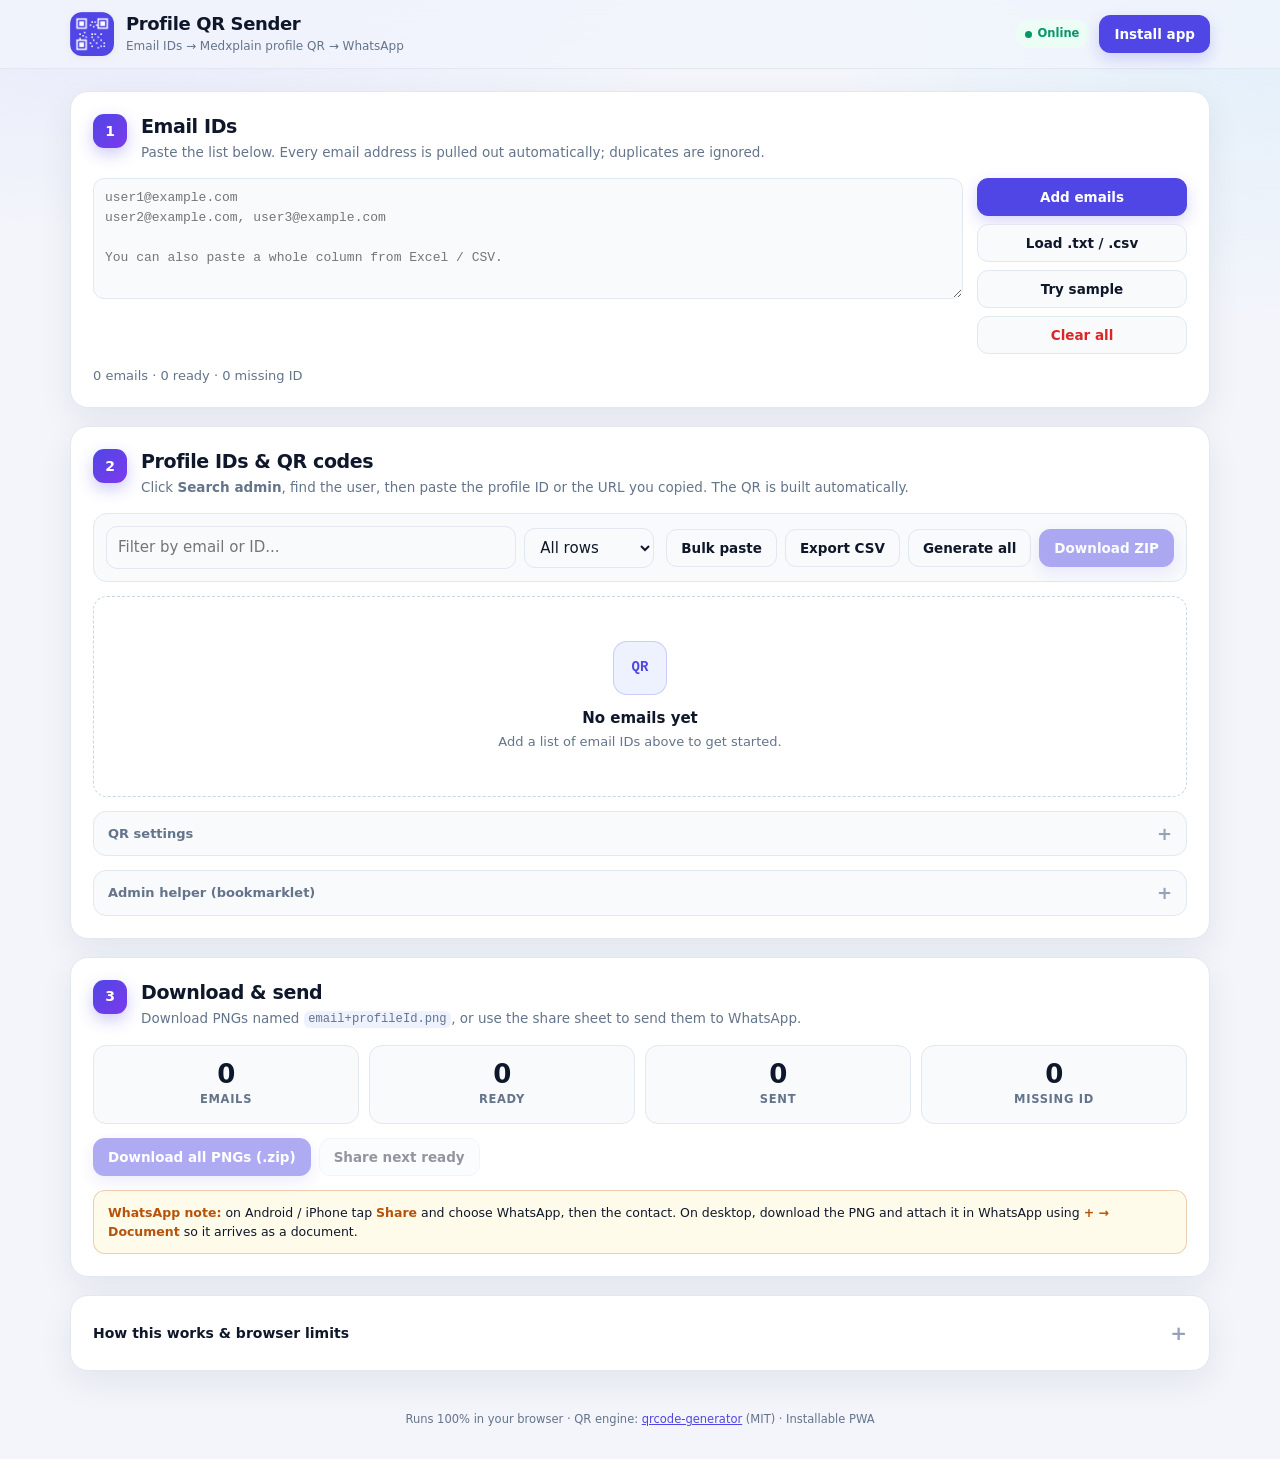
==== index.html @ e25dc71e "Initial commit: Profile QR Sender PWA" ====
<!DOCTYPE html>
<html lang="en">
<head>
<meta charset="UTF-8">
<meta name="viewport" content="width=device-width, initial-scale=1, viewport-fit=cover">
<title>Profile QR Sender</title>
<meta name="description" content="Turn a list of email IDs into Medxplain profile QR codes named email+profileId, ready to download or share on WhatsApp.">
<meta name="theme-color" content="#4f46e5">
<meta name="color-scheme" content="light dark">
<link rel="manifest" href="manifest.webmanifest">
<link rel="icon" href="icons/favicon-32.png" sizes="32x32" type="image/png">
<link rel="apple-touch-icon" href="icons/apple-touch-icon.png">
<link rel="stylesheet" href="css/app.css">
</head>
<body>
<header class="topbar">
  <div class="wrap topbar-inner">
    <div class="brand">
      <img class="logo" src="icons/icon-192.png" alt="" width="44" height="44">
      <div class="brand-text">
        <h1>Profile QR Sender</h1>
        <p>Email IDs &rarr; Medxplain profile QR &rarr; WhatsApp</p>
      </div>
    </div>
    <div class="top-actions">
      <span id="netBadge" class="badge badge-ok" title="Network status">Online</span>
      <button id="installBtn" class="btn btn-primary" type="button" hidden>Install app</button>
    </div>
  </div>
</header>

<main class="wrap">
  <!-- ============================================================ 1 -->
  <section class="card" aria-labelledby="step1Title">
    <div class="step-head">
      <div class="step-num" aria-hidden="true">1</div>
      <div>
        <h2 id="step1Title">Email IDs</h2>
        <p>Paste the list below. Every email address is pulled out automatically; duplicates are ignored.</p>
      </div>
    </div>

    <div class="email-grid">
      <textarea id="emailInput" rows="5" spellcheck="false"
        placeholder="user1@example.com&#10;user2@example.com, user3@example.com&#10;&#10;You can also paste a whole column from Excel / CSV."></textarea>
      <div class="email-actions">
        <button id="addEmailsBtn" class="btn btn-primary" type="button">Add emails</button>
        <label class="btn btn-ghost file-btn">
          <input id="emailFile" type="file" accept=".txt,.csv,.tsv,text/plain,text/csv,text/tab-separated-values" hidden>
          Load .txt / .csv
        </label>
        <button id="sampleBtn" class="btn btn-ghost" type="button">Try sample</button>
        <button id="clearEmailsBtn" class="btn btn-ghost btn-danger-ghost" type="button">Clear all</button>
      </div>
    </div>

    <p id="emailStats" class="stats" aria-live="polite">0 emails</p>
  </section>

  <!-- ============================================================ 2 -->
  <section class="card" aria-labelledby="step2Title">
    <div class="step-head">
      <div class="step-num" aria-hidden="true">2</div>
      <div>
        <h2 id="step2Title">Profile IDs &amp; QR codes</h2>
        <p>Click <strong>Search admin</strong>, find the user, then paste the profile ID or the URL you copied. The QR is built automatically.</p>
      </div>
    </div>

    <div class="toolbar">
      <div class="toolbar-left">
        <input id="filterInput" type="search" placeholder="Filter by email or ID..." autocomplete="off">
        <select id="statusFilter" aria-label="Filter by status">
          <option value="all">All rows</option>
          <option value="ready">Ready</option>
          <option value="missing">Missing ID</option>
          <option value="sent">Sent</option>
        </select>
      </div>
      <div class="toolbar-right">
        <button id="pasteBtn" class="btn btn-ghost" type="button">Bulk paste</button>
        <button id="exportCsvBtn" class="btn btn-ghost" type="button">Export CSV</button>
        <button id="generateAllBtn" class="btn btn-ghost" type="button">Generate all</button>
        <button id="downloadZipBtn" class="btn btn-primary" type="button" disabled>Download ZIP</button>
      </div>
    </div>

    <div id="profileList" class="profile-list" aria-live="polite"></div>
    <div id="emptyState" class="empty-state">
      <div class="empty-icon" aria-hidden="true">QR</div>
      <h3>No emails yet</h3>
      <p>Add a list of email IDs above to get started.</p>
    </div>

    <details class="settings">
      <summary>QR settings</summary>
      <div class="settings-grid">
        <label class="field">
          <span>Profile URL base</span>
          <input id="baseUrl" type="url" value="https://medxplain.eremedium.in/medxplain/" spellcheck="false">
        </label>
        <label class="field">
          <span>PNG size</span>
          <select id="qrSize">
            <option value="256">256 &times; 256</option>
            <option value="500" selected>500 &times; 500</option>
            <option value="512">512 &times; 512</option>
            <option value="1024">1024 &times; 1024</option>
            <option value="2048">2048 &times; 2048</option>
          </select>
        </label>
        <label class="field">
          <span>Error correction</span>
          <select id="qrEcl">
            <option value="L">Low (7%)</option>
            <option value="M">Medium (15%)</option>
            <option value="Q" selected>Quartile (25%)</option>
            <option value="H">High (30%)</option>
          </select>
        </label>
        <label class="field">
          <span>Quiet zone <output id="qrMarginOut">2</output></span>
          <input id="qrMargin" type="range" min="0" max="8" step="1" value="2">
        </label>
      </div>
      <p class="hint">Defaults match <a href="https://rsharmaeremedium.github.io/QR-EREMEDIUM/" target="_blank" rel="noopener">QR-EREMEDIUM</a>:
        PNG 500 &times; 500, Quartile (25%), quiet zone 2, square modules, black on white.
        File name pattern: <code>{email}+{profileId}.png</code> &middot; the QR encodes the profile URL.</p>
    </details>

    <details class="settings">
      <summary>Admin helper (bookmarklet)</summary>
      <p class="hint">
        Drag the button below to your bookmarks bar. Open the admin search for a user, click the bookmarklet,
        and it copies the first matching profile URL to your clipboard. Then use the paste button on the row.
      </p>
      <div class="bookmarklet-row">
        <a id="bookmarkletLink" class="btn btn-ghost" href="#" draggable="true">Copy profile URL</a>
        <button id="copyBookmarkletBtn" class="btn btn-ghost" type="button">Copy bookmarklet code</button>
      </div>
      <p class="hint">Works on the Django admin list page after you log in. If the page layout changes, paste the URL manually instead.</p>
    </details>
  </section>

  <!-- ============================================================ 3 -->
  <section class="card" aria-labelledby="step3Title">
    <div class="step-head">
      <div class="step-num" aria-hidden="true">3</div>
      <div>
        <h2 id="step3Title">Download &amp; send</h2>
        <p>Download PNGs named <code>email+profileId.png</code>, or use the share sheet to send them to WhatsApp.</p>
      </div>
    </div>

    <div class="send-grid">
      <div class="send-stat"><strong id="statTotal">0</strong><span>emails</span></div>
      <div class="send-stat"><strong id="statReady">0</strong><span>ready</span></div>
      <div class="send-stat"><strong id="statSent">0</strong><span>sent</span></div>
      <div class="send-stat"><strong id="statMissing">0</strong><span>missing ID</span></div>
    </div>

    <div class="send-actions">
      <button id="downloadZipBtn2" class="btn btn-primary" type="button" disabled>Download all PNGs (.zip)</button>
      <button id="shareNextBtn" class="btn btn-ghost" type="button" disabled>Share next ready</button>
    </div>

    <div class="notice">
      <strong>WhatsApp note:</strong> on Android / iPhone tap <strong>Share</strong> and choose WhatsApp, then the contact.
      On desktop, download the PNG and attach it in WhatsApp using <strong>+ &rarr; Document</strong> so it arrives as a document.
    </div>
  </section>

  <!-- ============================================================ help -->
  <details class="card help-card">
    <summary>How this works &amp; browser limits</summary>
    <ol>
      <li>Add the email IDs in step 1. The app extracts every valid address and removes duplicates.</li>
      <li>For each email, click <strong>Search admin</strong>. The Medxplain admin opens with the email pre-filled (log in if needed).</li>
      <li>Open the user, copy the URL from the address bar (it contains <code>/usersprofile/&lt;id&gt;/</code>), and paste it into the row.
        A bare numeric ID also works. The app converts it to <code>https://medxplain.eremedium.in/medxplain/&lt;id&gt;/</code>.</li>
      <li>Click <strong>Open</strong> to confirm the profile URL loads, then download the PNG or tap <strong>Share</strong>.</li>
    </ol>
    <p class="hint">
      <strong>Why not fully automatic?</strong> The admin is login-protected and on a different origin. A browser PWA is not allowed to read
      that page's HTML, so the lookup step stays assisted. Everything after that &mdash; URL building, QR generation, file naming,
      ZIP export and sharing &mdash; runs locally in this app. No data is uploaded anywhere.
    </p>
  </details>
</main>

<footer class="footer wrap">
  <p>Runs 100% in your browser &middot; QR engine: <a href="https://github.com/kazuhikoarase/qrcode-generator" target="_blank" rel="noopener">qrcode-generator</a> (MIT) &middot; Installable PWA</p>
</footer>

<!-- ============================================================== bulk paste -->
<dialog id="pasteDialog" class="dialog">
  <form method="dialog" class="dialog-inner" id="pasteForm">
    <div class="dialog-head">
      <h2>Bulk paste</h2>
      <button class="icon-btn" value="cancel" aria-label="Close" type="submit">&times;</button>
    </div>

    <div class="tabs" role="tablist" aria-label="Bulk paste mode">
      <button type="button" class="tab active" data-mode="pairs" role="tab" aria-selected="true">Email + ID / URL</button>
      <button type="button" class="tab" data-mode="ordered" role="tab" aria-selected="false">IDs / URLs in order</button>
    </div>

    <div id="pairsPane">
      <p class="hint">One per line: <code>email, profile id or URL</code>. Comma, tab, semicolon or pipe all work.
        Unknown emails are added automatically.</p>
      <textarea id="pairsInput" rows="10" spellcheck="false"
        placeholder="user1@example.com, 12345&#10;user2@example.com, https://medxplain.eremedium.in/medxplain/67890/&#10;user3@example.com+24680"></textarea>
    </div>

    <div id="orderedPane" hidden>
      <p class="hint">One ID or URL per line. Values are applied to the rows currently visible below, in order.</p>
      <label class="check"><input id="onlyEmpty" type="checkbox" checked> Only fill rows without an ID</label>
      <textarea id="orderedInput" rows="10" spellcheck="false"
        placeholder="12345&#10;https://medxplain.eremedium.in/medxplain/67890/&#10;24680"></textarea>
    </div>

    <p id="pasteError" class="form-error" role="alert" hidden></p>

    <div class="dialog-actions">
      <button class="btn btn-ghost" value="cancel" type="submit">Cancel</button>
      <button id="applyPasteBtn" class="btn btn-primary" type="button">Apply</button>
    </div>
  </form>
</dialog>

<!-- ============================================================== share fallback -->
<dialog id="shareDialog" class="dialog">
  <div class="dialog-inner">
    <div class="dialog-head">
      <h2>Share QR</h2>
      <button class="icon-btn" id="shareCloseBtn" type="button" aria-label="Close">&times;</button>
    </div>
    <div class="share-preview">
      <canvas id="shareCanvas" width="220" height="220" aria-label="QR code preview"></canvas>
    </div>
    <p id="shareText" class="share-text"></p>
    <div class="dialog-actions wrap-actions">
      <button id="shareNativeBtn" class="btn btn-primary" type="button">Share file...</button>
      <button id="shareDownloadBtn" class="btn btn-ghost" type="button">Download PNG</button>
      <button id="shareWhatsappBtn" class="btn btn-ghost" type="button">Open WhatsApp</button>
      <a id="shareWaLink" class="btn btn-ghost" href="#" target="_blank" rel="noopener">Send link instead</a>
    </div>
    <p class="hint">If WhatsApp opens without the file, attach the downloaded PNG using <strong>+ &rarr; Document</strong>.</p>
  </div>
</dialog>

<div id="toast" class="toast" role="status" aria-live="polite"></div>

<script src="vendor/qrcode.js"></script>
<script src="js/zip.js"></script>
<script src="js/app.js"></script>
</body>
</html>
---- css/app.css ----
/* ============================================================ tokens */
:root {
  color-scheme: light dark;
  --bg: #f3f5fb;
  --bg-glow: rgba(99, 102, 241, .12);
  --panel: #ffffff;
  --panel-2: #f8fafc;
  --panel-3: #eef2ff;
  --text: #0f172a;
  --muted: #64748b;
  --faint: #94a3b8;
  --border: #e2e8f0;
  --border-strong: #cbd5e1;
  --accent: #4f46e5;
  --accent-hover: #4338ca;
  --accent-soft: #eef2ff;
  --ok: #059669;
  --ok-soft: #ecfdf5;
  --warn: #b45309;
  --warn-soft: #fffbeb;
  --danger: #dc2626;
  --danger-soft: #fef2f2;
  --shadow: 0 12px 34px rgba(15, 23, 42, .07);
  --shadow-sm: 0 2px 8px rgba(15, 23, 42, .05);
  --radius: 18px;
  --radius-sm: 11px;
  --focus: 0 0 0 3px rgba(79, 70, 229, .28);
  --mono: ui-monospace, SFMono-Regular, Menlo, Consolas, "Liberation Mono", monospace;
}

@media (prefers-color-scheme: dark) {
  :root {
    --bg: #080d19;
    --bg-glow: rgba(99, 102, 241, .18);
    --panel: #111a2e;
    --panel-2: #0d1526;
    --panel-3: #17213a;
    --text: #e5edf8;
    --muted: #94a3b8;
    --faint: #64748b;
    --border: #1e2b45;
    --border-strong: #334155;
    --accent: #6366f1;
    --accent-hover: #818cf8;
    --accent-soft: #1b2450;
    --ok: #34d399;
    --ok-soft: #052e24;
    --warn: #fbbf24;
    --warn-soft: #33260a;
    --danger: #f87171;
    --danger-soft: #3b1116;
    --shadow: 0 14px 40px rgba(0, 0, 0, .42);
    --shadow-sm: 0 2px 10px rgba(0, 0, 0, .28);
    --focus: 0 0 0 3px rgba(129, 140, 248, .34);
  }
}

/* ============================================================ reset */
*,
*::before,
*::after { box-sizing: border-box; }

html { -webkit-text-size-adjust: 100%; }

body {
  margin: 0;
  min-height: 100vh;
  font-family: Inter, ui-sans-serif, system-ui, -apple-system, "Segoe UI", Roboto, Arial, sans-serif;
  font-size: 15px;
  line-height: 1.5;
  color: var(--text);
  background:
    radial-gradient(900px 500px at 10% -8%, var(--bg-glow), transparent 70%),
    radial-gradient(700px 500px at 100% 0%, rgba(14, 165, 233, .08), transparent 65%),
    var(--bg);
}

h1, h2, h3, p { margin: 0; }

button, input, textarea, select { font: inherit; color: inherit; }

button { cursor: pointer; }

a { color: var(--accent); }

code {
  font-family: var(--mono);
  font-size: .9em;
  padding: .12em .38em;
  border-radius: 6px;
  background: var(--panel-3);
  word-break: break-word;
}

:focus-visible {
  outline: none;
  box-shadow: var(--focus);
}

/* ============================================================ layout */
.wrap {
  width: min(1180px, 100%);
  margin-inline: auto;
  padding-inline: 20px;
}

main.wrap {
  padding-block: 22px 40px;
  display: grid;
  gap: 18px;
}

.topbar {
  position: sticky;
  top: 0;
  z-index: 20;
  background: color-mix(in srgb, var(--bg) 78%, transparent);
  backdrop-filter: blur(14px) saturate(140%);
  border-bottom: 1px solid var(--border);
}

.topbar-inner {
  min-height: 68px;
  display: flex;
  align-items: center;
  justify-content: space-between;
  gap: 16px;
}

.brand {
  display: flex;
  align-items: center;
  gap: 12px;
  min-width: 0;
}

.logo {
  width: 44px;
  height: 44px;
  border-radius: 12px;
  box-shadow: var(--shadow-sm);
  flex: none;
}

.brand-text { min-width: 0; }

.brand h1 {
  font-size: 18px;
  line-height: 1.2;
  letter-spacing: -.02em;
  white-space: nowrap;
  overflow: hidden;
  text-overflow: ellipsis;
}

.brand p {
  margin-top: 2px;
  font-size: 12px;
  color: var(--muted);
  white-space: nowrap;
  overflow: hidden;
  text-overflow: ellipsis;
}

.top-actions {
  display: flex;
  align-items: center;
  gap: 10px;
  flex: none;
}

/* ============================================================ cards */
.card {
  background: var(--panel);
  border: 1px solid var(--border);
  border-radius: var(--radius);
  padding: 22px;
  box-shadow: var(--shadow);
}

.step-head {
  display: flex;
  align-items: flex-start;
  gap: 14px;
  margin-bottom: 16px;
}

.step-num {
  width: 34px;
  height: 34px;
  border-radius: 11px;
  display: grid;
  place-items: center;
  font-weight: 700;
  font-size: 14px;
  color: #fff;
  background: linear-gradient(135deg, var(--accent), #7c3aed);
  box-shadow: 0 6px 16px rgba(79, 70, 229, .28);
  flex: none;
}

.step-head h2 {
  font-size: 19px;
  line-height: 1.3;
  letter-spacing: -.02em;
}

.step-head p {
  margin-top: 3px;
  color: var(--muted);
  font-size: 13.5px;
}

/* ============================================================ controls */
.btn {
  display: inline-flex;
  align-items: center;
  justify-content: center;
  gap: 7px;
  min-height: 38px;
  padding: 8px 14px;
  border-radius: var(--radius-sm);
  border: 1px solid transparent;
  background: transparent;
  color: var(--text);
  font-size: 13.5px;
  font-weight: 600;
  line-height: 1.2;
  text-decoration: none;
  white-space: nowrap;
  transition: background .16s ease, border-color .16s ease, color .16s ease, transform .06s ease;
  user-select: none;
}

.btn:active { transform: translateY(1px); }

.btn:disabled {
  opacity: .45;
  cursor: not-allowed;
  transform: none;
}

.btn-primary {
  color: #fff;
  background: var(--accent);
  border-color: var(--accent);
  box-shadow: 0 6px 16px rgba(79, 70, 229, .22);
}

.btn-primary:hover:not(:disabled) { background: var(--accent-hover); border-color: var(--accent-hover); }

.btn-ghost {
  background: var(--panel-2);
  border-color: var(--border);
  color: var(--text);
}

.btn-ghost:hover:not(:disabled) {
  background: var(--panel-3);
  border-color: var(--border-strong);
}

.btn-danger-ghost { color: var(--danger); }

.btn-sm {
  min-height: 32px;
  padding: 6px 10px;
  font-size: 12.5px;
  border-radius: 9px;
}

.icon-btn {
  width: 30px;
  height: 30px;
  display: inline-grid;
  place-items: center;
  border-radius: 8px;
  border: 1px solid transparent;
  background: transparent;
  color: var(--muted);
  font-size: 17px;
  line-height: 1;
  flex: none;
}

.icon-btn:hover {
  color: var(--text);
  background: var(--panel-3);
  border-color: var(--border);
}

input[type="search"],
input[type="url"],
input[type="text"],
select,
textarea {
  width: 100%;
  border: 1px solid var(--border);
  border-radius: var(--radius-sm);
  background: var(--panel-2);
  color: var(--text);
  padding: 9px 11px;
  outline: none;
  transition: border-color .16s ease, box-shadow .16s ease, background .16s ease;
}

input[type="search"]:focus,
input[type="url"]:focus,
input[type="text"]:focus,
select:focus,
textarea:focus {
  border-color: var(--accent);
  box-shadow: var(--focus);
  background: var(--panel);
}

textarea {
  resize: vertical;
  min-height: 110px;
  font-family: var(--mono);
  font-size: 13px;
  line-height: 1.55;
}

select { cursor: pointer; }

input[type="range"] {
  accent-color: var(--accent);
  padding: 0;
  border: 0;
  background: transparent;
}

/* ============================================================ step 1 */
.email-grid {
  display: grid;
  grid-template-columns: minmax(0, 1fr) 210px;
  gap: 14px;
  align-items: start;
}

.email-actions {
  display: flex;
  flex-direction: column;
  gap: 8px;
}

.email-actions .btn { width: 100%; }

.file-btn { position: relative; overflow: hidden; }

.stats {
  margin-top: 12px;
  color: var(--muted);
  font-size: 13px;
  font-variant-numeric: tabular-nums;
}

/* ============================================================ step 2 toolbar */
.toolbar {
  display: flex;
  align-items: center;
  justify-content: space-between;
  gap: 12px;
  flex-wrap: wrap;
  padding: 12px;
  border: 1px solid var(--border);
  background: var(--panel-2);
  border-radius: 14px;
  margin-bottom: 14px;
}

.toolbar-left,
.toolbar-right {
  display: flex;
  align-items: center;
  gap: 8px;
  flex-wrap: wrap;
}

.toolbar-left { flex: 1 1 320px; }

.toolbar-left input[type="search"] { flex: 1 1 190px; min-width: 150px; }

.toolbar-left select { width: auto; min-width: 130px; }

/* ============================================================ profile cards */
.profile-list {
  display: grid;
  gap: 10px;
}

.profile-card {
  display: grid;
  grid-template-columns: minmax(0, 1fr) 148px;
  gap: 16px;
  padding: 14px;
  border: 1px solid var(--border);
  border-radius: 14px;
  background: var(--panel-2);
  transition: border-color .16s ease, box-shadow .16s ease;
}

.profile-card:hover {
  border-color: var(--border-strong);
  box-shadow: var(--shadow-sm);
}

.profile-card.is-ready { border-left: 3px solid var(--ok); }
.profile-card.is-missing { border-left: 3px solid var(--border-strong); }
.profile-card.is-sent { opacity: .72; }

.pc-main { min-width: 0; }

.pc-top {
  display: flex;
  align-items: center;
  gap: 8px;
  flex-wrap: wrap;
}

.pc-index {
  font-family: var(--mono);
  font-size: 11px;
  color: var(--faint);
  min-width: 22px;
}

.pc-email {
  font-family: var(--mono);
  font-size: 13.5px;
  font-weight: 600;
  word-break: break-all;
  min-width: 0;
}

.status-pill {
  display: inline-flex;
  align-items: center;
  gap: 5px;
  padding: 2px 8px;
  border-radius: 999px;
  font-size: 11px;
  font-weight: 700;
  letter-spacing: .01em;
  white-space: nowrap;
}

.status-pill::before {
  content: "";
  width: 6px;
  height: 6px;
  border-radius: 50%;
  background: currentColor;
}

.status-pill.missing { color: var(--muted); background: var(--panel-3); }
.status-pill.ready { color: var(--ok); background: var(--ok-soft); }
.status-pill.sent { color: var(--accent); background: var(--accent-soft); }

.pc-controls {
  display: flex;
  gap: 7px;
  flex-wrap: wrap;
  margin-top: 10px;
}

.id-input {
  flex: 1 1 250px;
  min-width: 170px;
  font-family: var(--mono);
  font-size: 12.5px;
}

.id-input.has-error {
  border-color: var(--danger);
  box-shadow: 0 0 0 3px color-mix(in srgb, var(--danger) 16%, transparent);
}

.pc-meta {
  display: flex;
  align-items: baseline;
  justify-content: space-between;
  gap: 10px;
  flex-wrap: wrap;
  margin-top: 8px;
  font-size: 11.5px;
  color: var(--muted);
}

.filename {
  font-family: var(--mono);
  word-break: break-all;
}

.filename.is-error { color: var(--danger); }

.link-btn {
  border: 0;
  background: transparent;
  padding: 0;
  color: var(--accent);
  font-size: 11.5px;
  font-weight: 600;
  text-decoration: underline;
  text-underline-offset: 2px;
}

.link-btn:disabled { color: var(--faint); text-decoration: none; cursor: not-allowed; }

.pc-qr {
  display: flex;
  flex-direction: column;
  align-items: center;
  justify-content: center;
  gap: 7px;
}

.qr-frame {
  width: 112px;
  height: 112px;
  display: grid;
  place-items: center;
  padding: 6px;
  border: 1px solid var(--border);
  border-radius: 12px;
  background: #fff;
  overflow: hidden;
}

.qr-thumb {
  width: 100%;
  height: 100%;
  display: none;
  image-rendering: pixelated;
}

.qr-frame.ready .qr-thumb { display: block; }
.qr-frame.ready .qr-placeholder { display: none; }

.qr-placeholder {
  font-size: 10.5px;
  line-height: 1.3;
  color: #94a3b8;
  text-align: center;
  padding: 4px;
}

.qr-actions { display: flex; gap: 6px; }

.qr-actions .btn { min-height: 30px; padding: 5px 9px; font-size: 12px; }

.sent-check {
  display: inline-flex;
  align-items: center;
  gap: 6px;
  font-size: 11.5px;
  color: var(--muted);
  cursor: pointer;
  user-select: none;
}

.sent-check input { accent-color: var(--accent); width: 15px; height: 15px; }

/* ============================================================ empty state */
.empty-state {
  display: none;
  text-align: center;
  padding: 44px 20px;
  border: 1px dashed var(--border-strong);
  border-radius: 14px;
  color: var(--muted);
}

.empty-state.show { display: block; }

.empty-icon {
  width: 54px;
  height: 54px;
  margin: 0 auto 12px;
  border-radius: 14px;
  display: grid;
  place-items: center;
  font-family: var(--mono);
  font-weight: 700;
  font-size: 14px;
  color: var(--accent);
  background: var(--accent-soft);
  border: 1px solid color-mix(in srgb, var(--accent) 22%, transparent);
}

.empty-state h3 { font-size: 15px; color: var(--text); }
.empty-state p { margin-top: 3px; font-size: 13px; }

/* ============================================================ settings */
.settings {
  margin-top: 14px;
  border: 1px solid var(--border);
  border-radius: 13px;
  background: var(--panel-2);
  overflow: hidden;
}

.settings summary {
  padding: 12px 14px;
  cursor: pointer;
  font-size: 13px;
  font-weight: 650;
  color: var(--muted);
  user-select: none;
  list-style: none;
  display: flex;
  align-items: center;
  justify-content: space-between;
  gap: 10px;
}

.settings summary::-webkit-details-marker { display: none; }

.settings summary::after {
  content: "+";
  font-size: 18px;
  line-height: 1;
  color: var(--faint);
}

.settings[open] summary::after { content: "\2212"; }

.settings > *:not(summary) { padding: 0 14px 14px; }

.settings-grid {
  display: grid;
  grid-template-columns: repeat(auto-fit, minmax(210px, 1fr));
  gap: 12px;
}

.field { display: grid; gap: 6px; font-size: 12px; color: var(--muted); }
.field > span { font-weight: 600; }
.field output { font-family: var(--mono); color: var(--text); }

.hint {
  font-size: 12px;
  color: var(--muted);
  line-height: 1.55;
}

.hint + .hint { margin-top: 6px; }

.bookmarklet-row {
  display: flex;
  gap: 8px;
  flex-wrap: wrap;
  margin: 10px 0;
}

/* ============================================================ step 3 */
.send-grid {
  display: grid;
  grid-template-columns: repeat(4, minmax(0, 1fr));
  gap: 10px;
  margin-bottom: 14px;
}

.send-stat {
  padding: 14px;
  border: 1px solid var(--border);
  border-radius: 13px;
  background: var(--panel-2);
  text-align: center;
}

.send-stat strong {
  display: block;
  font-size: 26px;
  line-height: 1.1;
  letter-spacing: -.03em;
  font-variant-numeric: tabular-nums;
}

.send-stat span {
  display: block;
  margin-top: 3px;
  font-size: 11.5px;
  color: var(--muted);
  text-transform: uppercase;
  letter-spacing: .06em;
  font-weight: 650;
}

.send-actions {
  display: flex;
  gap: 8px;
  flex-wrap: wrap;
}

.notice {
  margin-top: 14px;
  padding: 12px 14px;
  border: 1px solid color-mix(in srgb, var(--warn) 26%, transparent);
  background: var(--warn-soft);
  border-radius: 12px;
  font-size: 12.5px;
  line-height: 1.55;
  color: var(--text);
}

.notice strong { color: var(--warn); }

/* ============================================================ help */
.help-card summary {
  cursor: pointer;
  font-weight: 700;
  font-size: 14px;
  list-style: none;
  display: flex;
  align-items: center;
  justify-content: space-between;
  gap: 10px;
}

.help-card summary::-webkit-details-marker { display: none; }
.help-card summary::after { content: "+"; font-size: 20px; color: var(--faint); }
.help-card[open] summary::after { content: "\2212"; }

.help-card ol {
  margin: 14px 0 0;
  padding-left: 20px;
  display: grid;
  gap: 7px;
  font-size: 13px;
  color: var(--muted);
}

.help-card .hint { margin-top: 12px; }

/* ============================================================ footer */
.footer {
  padding-block: 0 30px;
  font-size: 11.5px;
  color: var(--muted);
  text-align: center;
}

/* ============================================================ dialogs */
.dialog {
  width: min(640px, calc(100vw - 28px));
  max-height: calc(100vh - 28px);
  padding: 0;
  border: 1px solid var(--border);
  border-radius: 20px;
  background: var(--panel);
  color: var(--text);
  box-shadow: 0 30px 90px rgba(2, 6, 23, .38);
  overflow: auto;
}

.dialog::backdrop {
  background: rgba(2, 6, 23, .58);
  backdrop-filter: blur(4px);
}

.dialog-inner { padding: 20px; }

.dialog-head {
  display: flex;
  align-items: center;
  justify-content: space-between;
  gap: 12px;
}

.dialog-head h2 {
  font-size: 18px;
  letter-spacing: -.02em;
}

.dialog-actions {
  display: flex;
  justify-content: flex-end;
  gap: 8px;
  margin-top: 16px;
}

.wrap-actions { justify-content: flex-start; flex-wrap: wrap; }

.tabs {
  display: flex;
  gap: 4px;
  padding: 4px;
  margin: 14px 0;
  border-radius: 12px;
  background: var(--panel-2);
  border: 1px solid var(--border);
}

.tab {
  flex: 1;
  border: 0;
  border-radius: 9px;
  padding: 8px 10px;
  background: transparent;
  color: var(--muted);
  font-size: 12.5px;
  font-weight: 650;
}

.tab.active {
  background: var(--panel);
  color: var(--text);
  box-shadow: var(--shadow-sm);
}

.check {
  display: inline-flex;
  align-items: center;
  gap: 7px;
  margin: 8px 0 10px;
  font-size: 12.5px;
  color: var(--muted);
  cursor: pointer;
}

.check input { accent-color: var(--accent); width: 16px; height: 16px; }

.form-error {
  margin-top: 10px;
  color: var(--danger);
  font-size: 12.5px;
  font-weight: 600;
}

.share-preview {
  display: grid;
  place-items: center;
  margin: 16px 0 12px;
}

#shareCanvas {
  width: 220px;
  height: 220px;
  background: #fff;
  border-radius: 14px;
  padding: 8px;
  border: 1px solid var(--border);
  image-rendering: pixelated;
}

.share-text {
  font-family: var(--mono);
  font-size: 12.5px;
  color: var(--muted);
  word-break: break-all;
  text-align: center;
  white-space: pre-line;
}

/* ============================================================ toast */
.toast {
  position: fixed;
  left: 50%;
  bottom: max(22px, env(safe-area-inset-bottom));
  z-index: 60;
  transform: translate(-50%, 18px);
  max-width: min(560px, calc(100vw - 32px));
  padding: 11px 16px;
  border-radius: 12px;
  background: #0f172a;
  color: #f8fafc;
  font-size: 13px;
  line-height: 1.4;
  box-shadow: 0 16px 40px rgba(2, 6, 23, .35);
  opacity: 0;
  pointer-events: none;
  transition: opacity .2s ease, transform .2s ease;
}

.toast.show { opacity: 1; transform: translate(-50%, 0); }
.toast.error { background: #7f1d1d; }
.toast.ok { background: #064e3b; }

/* ============================================================ badges */
.badge {
  display: inline-flex;
  align-items: center;
  gap: 6px;
  padding: 5px 10px;
  border-radius: 999px;
  font-size: 11.5px;
  font-weight: 700;
  white-space: nowrap;
}

.badge::before {
  content: "";
  width: 7px;
  height: 7px;
  border-radius: 50%;
  background: currentColor;
}

.badge-ok { color: var(--ok); background: var(--ok-soft); }
.badge-warn { color: var(--warn); background: var(--warn-soft); }

/* ============================================================ responsive */
@media (max-width: 820px) {
  .email-grid { grid-template-columns: 1fr; }
  .email-actions { flex-direction: row; flex-wrap: wrap; }
  .email-actions .btn { width: auto; flex: 1 1 140px; }
  .send-grid { grid-template-columns: repeat(2, minmax(0, 1fr)); }
}

@media (max-width: 700px) {
  .wrap { padding-inline: 14px; }
  main.wrap { padding-block: 16px 30px; gap: 14px; }
  .card { padding: 16px; border-radius: 15px; }
  .topbar-inner { min-height: 62px; }
  .brand p { display: none; }
  .brand h1 { font-size: 16px; }
  .logo { width: 38px; height: 38px; border-radius: 10px; }
  .top-actions .badge { display: none; }

  .toolbar { align-items: stretch; }
  .toolbar-left,
  .toolbar-right { width: 100%; }
  .toolbar-right .btn { flex: 1 1 auto; }

  .profile-card {
    grid-template-columns: 1fr;
    gap: 12px;
  }

  .pc-qr {
    flex-direction: row;
    align-items: center;
    justify-content: space-between;
    gap: 10px;
    border-top: 1px solid var(--border);
    padding-top: 10px;
  }

  .qr-frame { width: 96px; height: 96px; }
  .qr-actions { margin-left: auto; }
  .sent-check { flex: none; }

  .send-grid { gap: 8px; }
  .send-stat { padding: 11px 8px; }
  .send-stat strong { font-size: 22px; }
}

@media (max-width: 460px) {
  .step-head { gap: 10px; }
  .step-num { width: 30px; height: 30px; border-radius: 9px; font-size: 13px; }
  .step-head h2 { font-size: 17px; }
  .pc-controls .btn { flex: 1 1 auto; }
  .pc-controls .id-input { flex-basis: 100%; }
  .qr-frame { width: 86px; height: 86px; }
  .qr-actions { flex-direction: column; }
  .dialog-inner { padding: 16px; }
  .wrap-actions .btn { flex: 1 1 140px; }
}

@media (prefers-reduced-motion: reduce) {
  *, *::before, *::after { transition: none !important; animation: none !important; }
}
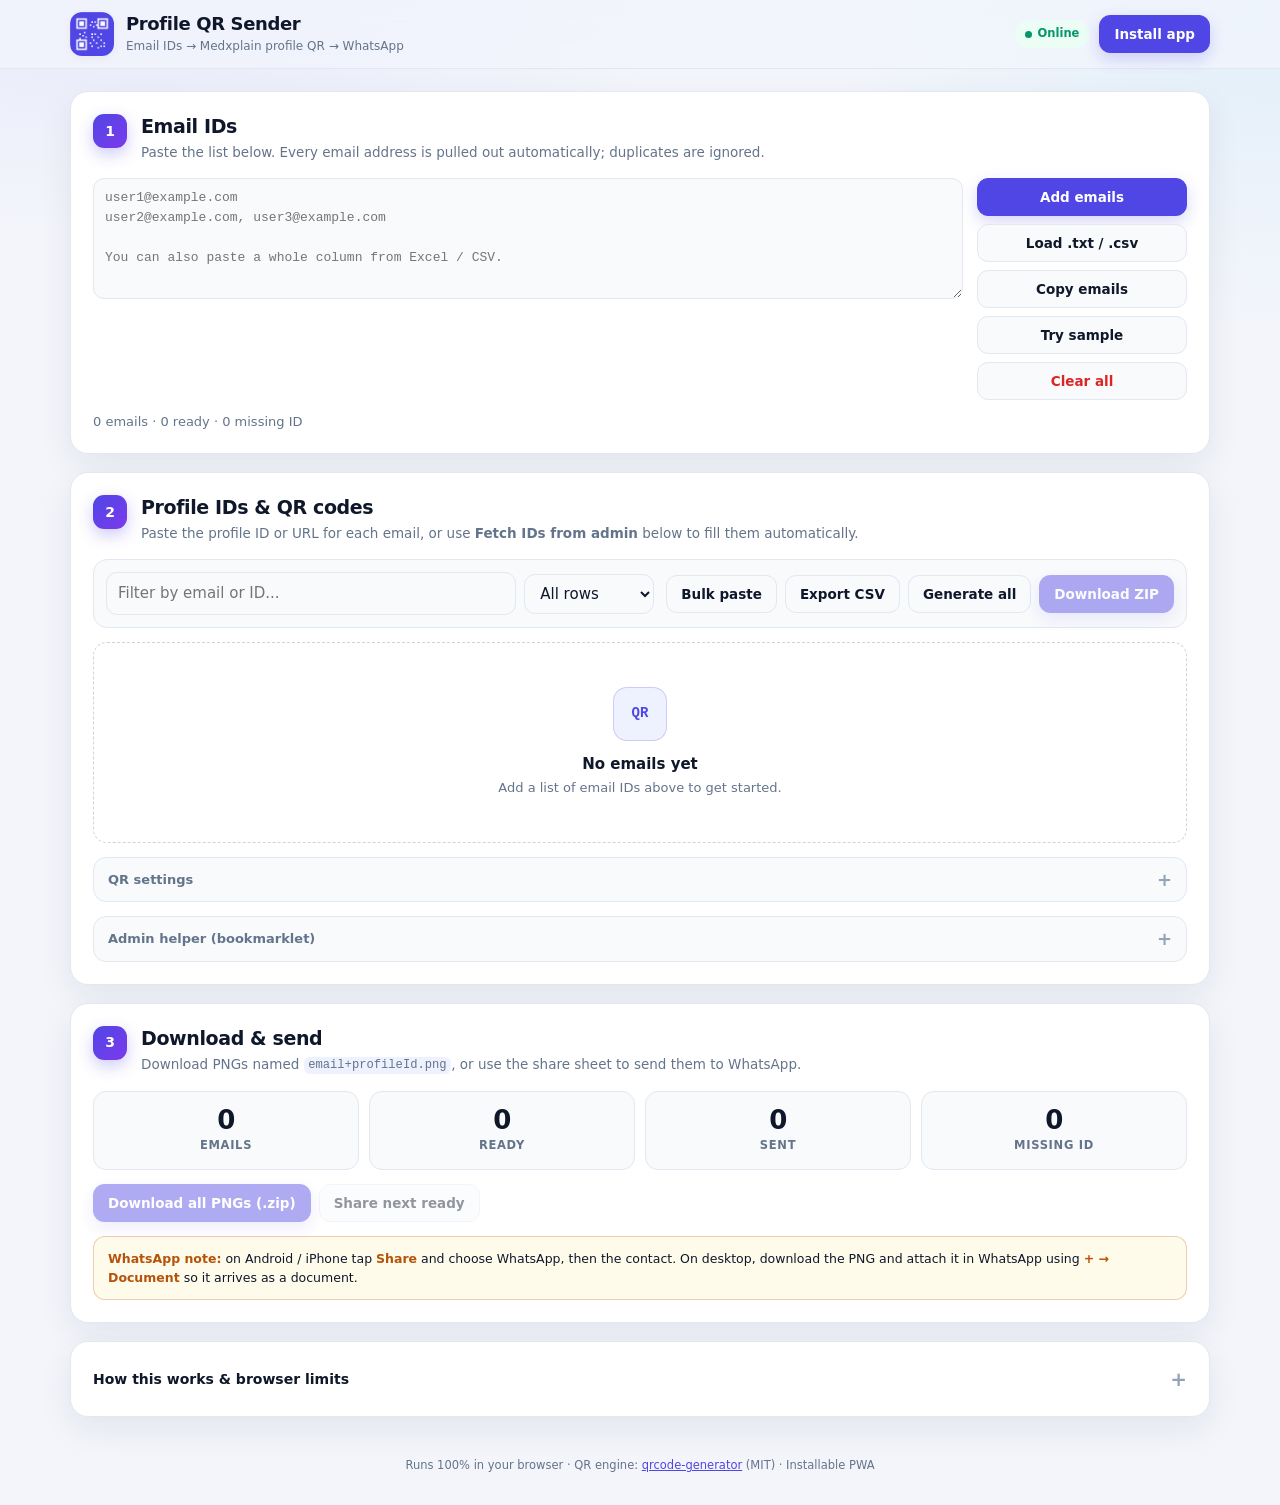
==== commit d5c1d21e: "Add one-click bookmarklet that fetches profile IDs from the logged-in admin" ====
--- a/index.html
+++ b/index.html
@@ -4,6 +4,7 @@
 <meta charset="UTF-8">
 <meta name="viewport" content="width=device-width, initial-scale=1, viewport-fit=cover">
 <title>Profile QR Sender</title>
+<meta name="application-name" content="Profile QR Sender">
 <meta name="description" content="Turn a list of email IDs into Medxplain profile QR codes named email+profileId, ready to download or share on WhatsApp.">
 <meta name="theme-color" content="#4f46e5">
 <meta name="color-scheme" content="light dark">
@@ -49,6 +50,7 @@
           <input id="emailFile" type="file" accept=".txt,.csv,.tsv,text/plain,text/csv,text/tab-separated-values" hidden>
           Load .txt / .csv
         </label>
+        <button id="copyEmailsBtn" class="btn btn-ghost" type="button">Copy emails</button>
         <button id="sampleBtn" class="btn btn-ghost" type="button">Try sample</button>
         <button id="clearEmailsBtn" class="btn btn-ghost btn-danger-ghost" type="button">Clear all</button>
       </div>
@@ -63,7 +65,7 @@
       <div class="step-num" aria-hidden="true">2</div>
       <div>
         <h2 id="step2Title">Profile IDs &amp; QR codes</h2>
-        <p>Click <strong>Search admin</strong>, find the user, then paste the profile ID or the URL you copied. The QR is built automatically.</p>
+        <p>Paste the profile ID or URL for each email, or use <strong>Fetch IDs from admin</strong> below to fill them automatically.</p>
       </div>
     </div>
 
@@ -131,14 +133,26 @@
     <details class="settings">
       <summary>Admin helper (bookmarklet)</summary>
       <p class="hint">
-        Drag the button below to your bookmarks bar. Open the admin search for a user, click the bookmarklet,
-        and it copies the first matching profile URL to your clipboard. Then use the paste button on the row.
+        <strong>Fetch IDs from admin.</strong> Drag the button below to your bookmarks bar.
+        Then open <a href="https://medxplain.eremedium.in/admin/" target="_blank" rel="noopener">the Medxplain admin</a>
+        and log in, click <strong>Copy emails</strong> in step 1 above (or copy your email list), and click the
+        bookmarklet on any admin page.
+      </p>
+      <p class="hint">
+        The bookmarklet searches the admin with your logged-in session, opens this app with the profile IDs
+        filled in, and leaves an <code>email, id</code> list on your clipboard. It asks for the emails if the
+        clipboard is empty.
       </p>
       <div class="bookmarklet-row">
-        <a id="bookmarkletLink" class="btn btn-ghost" href="#" draggable="true">Copy profile URL</a>
+        <a id="bookmarkletLink" class="btn btn-ghost" href="#" draggable="true">Fetch IDs from admin</a>
         <button id="copyBookmarkletBtn" class="btn btn-ghost" type="button">Copy bookmarklet code</button>
       </div>
-      <p class="hint">Works on the Django admin list page after you log in. If the page layout changes, paste the URL manually instead.</p>
+      <p class="hint">It must run on a logged-in admin page; on the login page it stops and tells you to log in first.</p>
+      <p class="hint">
+        <strong>Prefer a popup?</strong> Install the companion browser extension from
+        <a href="https://github.com/rsharmaeremedium/profile-qr-sender/tree/main/extension" target="_blank" rel="noopener">the <code>extension</code> folder</a>.
+        It searches the admin in your logged-in tab and pushes the IDs straight into this app.
+      </p>
     </details>
   </section>
 
@@ -175,15 +189,18 @@
     <summary>How this works &amp; browser limits</summary>
     <ol>
       <li>Add the email IDs in step 1. The app extracts every valid address and removes duplicates.</li>
-      <li>For each email, click <strong>Search admin</strong>. The Medxplain admin opens with the email pre-filled (log in if needed).</li>
-      <li>Open the user, copy the URL from the address bar (it contains <code>/usersprofile/&lt;id&gt;/</code>), and paste it into the row.
-        A bare numeric ID also works. The app converts it to <code>https://medxplain.eremedium.in/medxplain/&lt;id&gt;/</code>.</li>
+      <li>Log in to the Medxplain admin, click <strong>Copy emails</strong> in step 1, then run
+        <strong>Fetch IDs from admin</strong> on any admin page. The app opens with every profile ID filled in.
+        (The companion browser extension does the same from a popup.)</li>
+      <li>If an ID is missing, paste the profile URL or the bare numeric ID into that row.
+        The app converts it to <code>https://medxplain.eremedium.in/medxplain/&lt;id&gt;/</code>.</li>
       <li>Click <strong>Open</strong> to confirm the profile URL loads, then download the PNG or tap <strong>Share</strong>.</li>
     </ol>
     <p class="hint">
-      <strong>Why not fully automatic?</strong> The admin is login-protected and on a different origin. A browser PWA is not allowed to read
-      that page's HTML, so the lookup step stays assisted. Everything after that &mdash; URL building, QR generation, file naming,
-      ZIP export and sharing &mdash; runs locally in this app. No data is uploaded anywhere.
+      <strong>Why the extra click?</strong> The admin is login-protected and on a different origin. A browser PWA is not allowed to read
+      that page's HTML by itself, so the lookup runs in the admin tab (bookmarklet or extension) using your login, then hands the
+      IDs to this app. Everything after that &mdash; URL building, QR generation, file naming, ZIP export and sharing &mdash; runs
+      locally. No data is uploaded anywhere.
     </p>
   </details>
 </main>
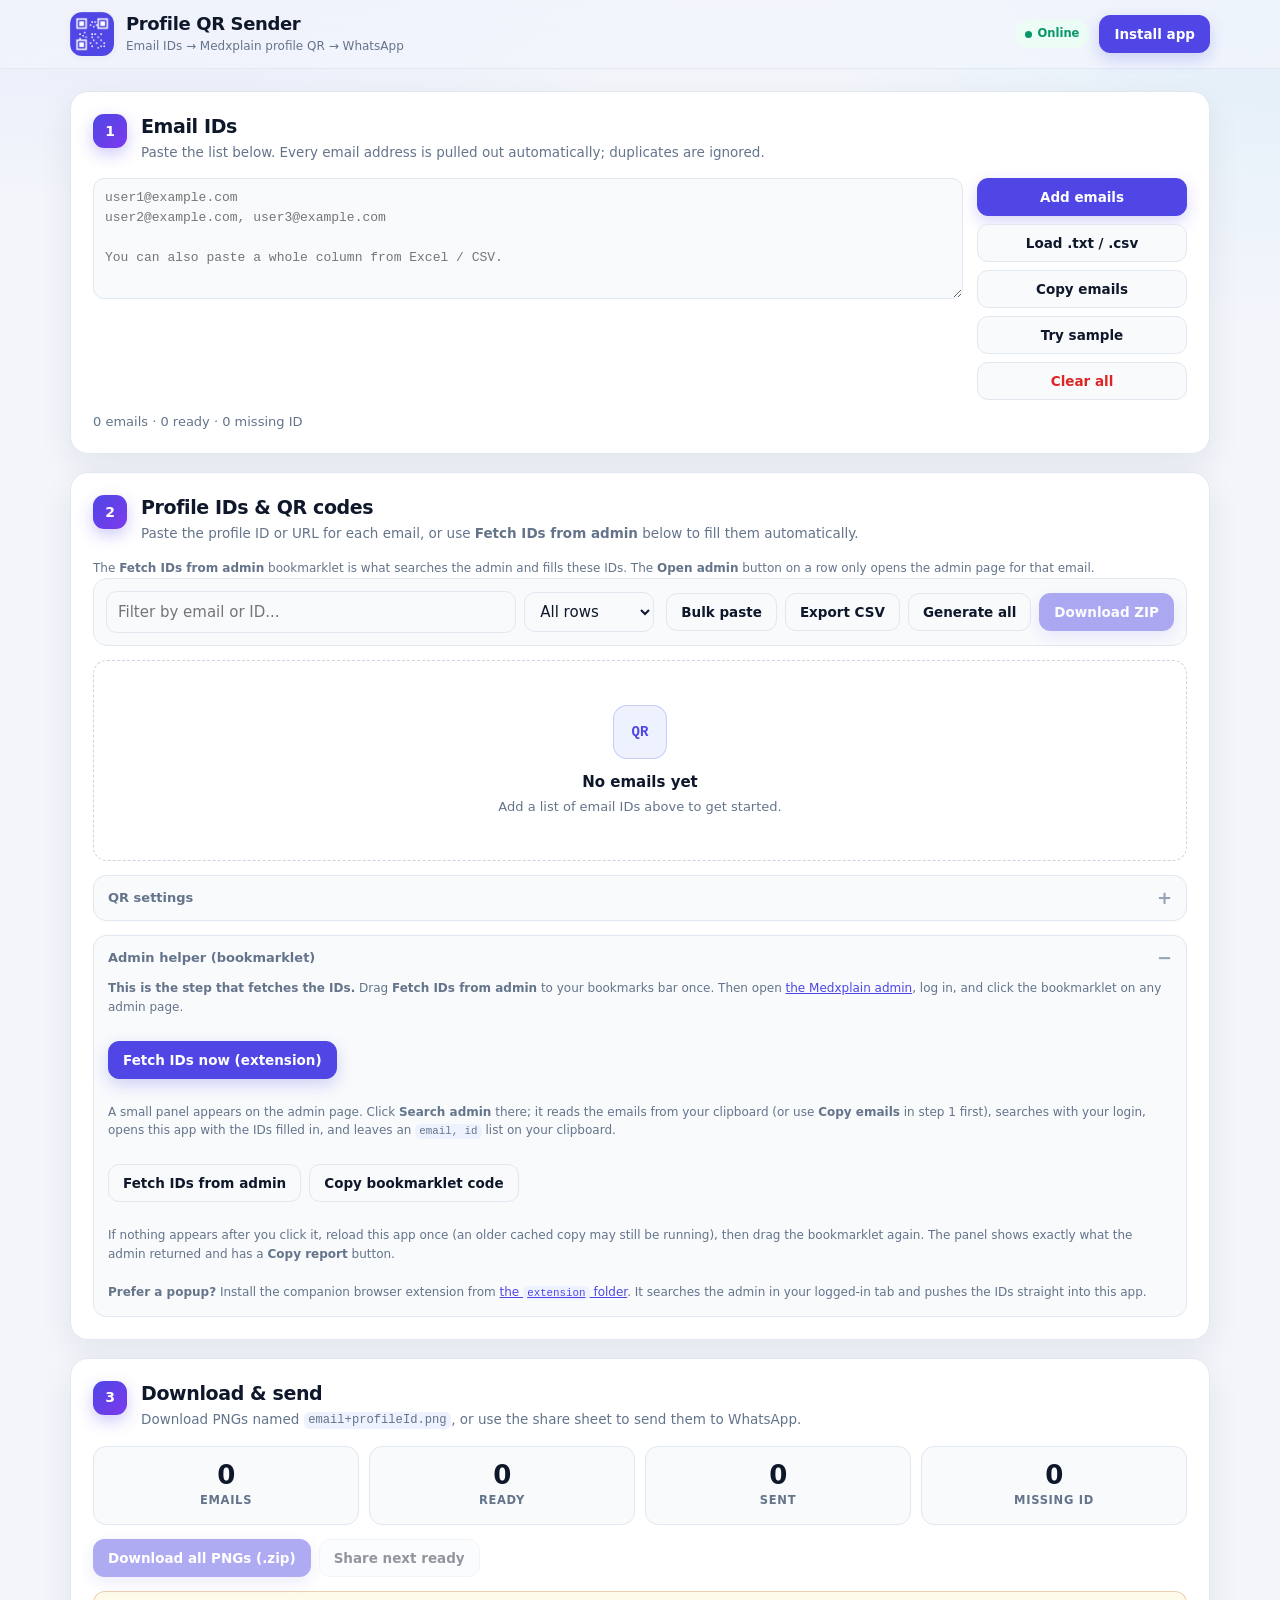
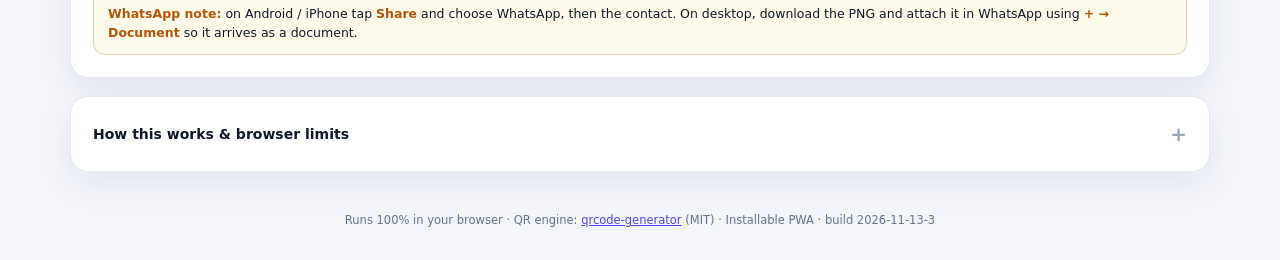
==== commit d7352aa4: "Show a visible fetch panel in the admin and add one-click extension fetch" ====
--- a/index.html
+++ b/index.html
@@ -69,6 +69,11 @@
       </div>
     </div>
 
+    <p class="hint">
+      The <strong>Fetch IDs from admin</strong> bookmarklet is what searches the admin and fills these IDs.
+      The <strong>Open admin</strong> button on a row only opens the admin page for that email.
+    </p>
+
     <div class="toolbar">
       <div class="toolbar-left">
         <input id="filterInput" type="search" placeholder="Filter by email or ID..." autocomplete="off">
@@ -130,24 +135,30 @@
         File name pattern: <code>{email}+{profileId}.png</code> &middot; the QR encodes the profile URL.</p>
     </details>
 
-    <details class="settings">
+    <details class="settings" open>
       <summary>Admin helper (bookmarklet)</summary>
       <p class="hint">
-        <strong>Fetch IDs from admin.</strong> Drag the button below to your bookmarks bar.
-        Then open <a href="https://medxplain.eremedium.in/admin/" target="_blank" rel="noopener">the Medxplain admin</a>
-        and log in, click <strong>Copy emails</strong> in step 1 above (or copy your email list), and click the
-        bookmarklet on any admin page.
-      </p>
-      <p class="hint">
-        The bookmarklet searches the admin with your logged-in session, opens this app with the profile IDs
-        filled in, and leaves an <code>email, id</code> list on your clipboard. It asks for the emails if the
-        clipboard is empty.
+        <strong>This is the step that fetches the IDs.</strong> Drag <strong>Fetch IDs from admin</strong> to your
+        bookmarks bar once. Then open <a href="https://medxplain.eremedium.in/admin/" target="_blank" rel="noopener">the Medxplain admin</a>,
+        log in, and click the bookmarklet on any admin page.
+      </p>
+      <div class="bookmarklet-row">
+        <button id="extensionFetchBtn" class="btn btn-primary" type="button" hidden>Fetch IDs now (extension)</button>
+        <span id="extensionStatus" class="hint" hidden></span>
+      </div>
+      <p class="hint">
+        A small panel appears on the admin page. Click <strong>Search admin</strong> there; it reads the emails from
+        your clipboard (or use <strong>Copy emails</strong> in step 1 first), searches with your login, opens this app
+        with the IDs filled in, and leaves an <code>email, id</code> list on your clipboard.
       </p>
       <div class="bookmarklet-row">
         <a id="bookmarkletLink" class="btn btn-ghost" href="#" draggable="true">Fetch IDs from admin</a>
         <button id="copyBookmarkletBtn" class="btn btn-ghost" type="button">Copy bookmarklet code</button>
       </div>
-      <p class="hint">It must run on a logged-in admin page; on the login page it stops and tells you to log in first.</p>
+      <p class="hint">
+        If nothing appears after you click it, reload this app once (an older cached copy may still be running), then
+        drag the bookmarklet again. The panel shows exactly what the admin returned and has a <strong>Copy report</strong> button.
+      </p>
       <p class="hint">
         <strong>Prefer a popup?</strong> Install the companion browser extension from
         <a href="https://github.com/rsharmaeremedium/profile-qr-sender/tree/main/extension" target="_blank" rel="noopener">the <code>extension</code> folder</a>.
@@ -206,7 +217,7 @@
 </main>
 
 <footer class="footer wrap">
-  <p>Runs 100% in your browser &middot; QR engine: <a href="https://github.com/kazuhikoarase/qrcode-generator" target="_blank" rel="noopener">qrcode-generator</a> (MIT) &middot; Installable PWA</p>
+  <p>Runs 100% in your browser &middot; QR engine: <a href="https://github.com/kazuhikoarase/qrcode-generator" target="_blank" rel="noopener">qrcode-generator</a> (MIT) &middot; Installable PWA &middot; <span id="buildTag">build</span></p>
 </footer>
 
 <!-- ============================================================== bulk paste -->
